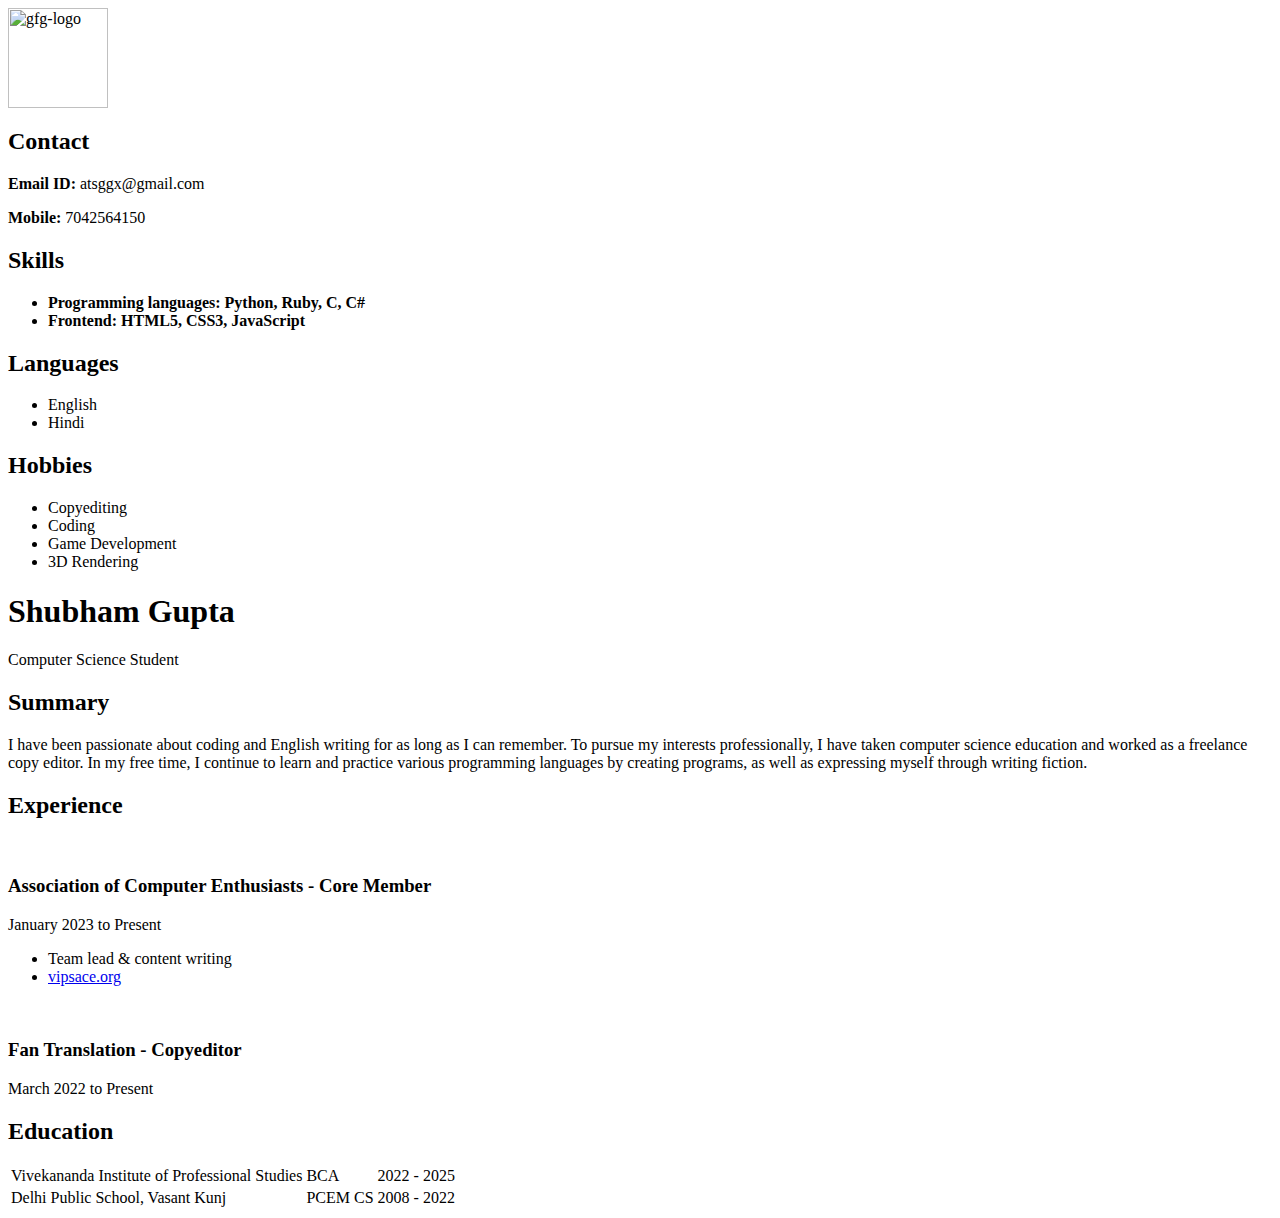
==== index.html @ ef995287 "Update index.html" ====
<html>

<head>
	<meta charset="UTF-8">
	<meta http-equiv="X-UA-Compatible"
		content="IE=edge">
	<meta name="viewport"
		content="width=device-width, 
				initial-scale=1.0">
	<link rel="stylesheet"
		href="resume.css">
</head>

<body>
	<div class="full">
		<div class="left">
			<div class="image">
				<img src=
"https://cdn.discordapp.com/attachments/499262807846420480/1233966516169478144/tsrDLYj.jpg?ex=662f045f&is=662db2df&hm=3934a1d0f2c76feeaf224e3b718fc935ca58c4844fe34c0086e395c61ff2b495&"
					alt="gfg-logo"
					style="width:100px;
							height:100px;">
			</div>
			<div class="Contact">
				<h2>Contact</h2>
				<p>
					<b>Email ID: </b>atsggx@gmail.com
				</p>
				<p>
					<b>Mobile: </b>7042564150
				</p>
			</div>
			<div class="Skills">
				<h2>Skills</h2>
				<ul>
					<li>
						<b>Programming languages:
							Python, Ruby, C, C#</b>
					</li>
					<li>
						<b>Frontend: HTML5, CSS3,
							JavaScript</b>
					</li>
				</ul>
			</div>
			<div class="Language">
				<h2>Languages</h2>
				<ul>
					<li>English</li>
					<li>Hindi</li>
				</ul>
			</div>
			<div class="Hobbies">
				<h2>Hobbies</h2>
				<ul>
					<li>Copyediting</li>
					<li>Coding</li>
					<li>Game Development</li>
					<li>3D Rendering</li>
				</ul>
			</div>
		</div>
		<div class="right">
			<div class="name">
				<h1>Shubham Gupta</h1>
			</div>
			<div class="title">
				<p>Computer Science Student</p>
			</div>
			<div class="Summary">
				<h2>Summary</h2>
				<p>
					I have been passionate about coding and English writing for as long as I can remember. To pursue my interests professionally, I have taken computer science education and worked as a freelance copy editor. In my free time, I continue to learn and practice various programming languages by creating programs, as well as expressing myself through writing fiction.
				</p>
			</div>
			<div class="Experience">
				<h2>Experience</h2>
				<br>
				<h3>Association of Computer Enthusiasts - Core Member</h3>
				<p>January 2023 to Present</p>
				<ul>
					<li>
						Team lead & content writing
					</li>
					<li>
						<a href="https://vipsace.org/" target=”_blank”>vipsace.org</a>
					</li>
				</ul>
				<br>
				<h3>Fan Translation - Copyeditor</h3>
				<p>March 2022 to Present</p>
			</div>
			<div class="Education">
				<h2>Education</h2>
				<table>
					<tr>
						<td>Vivekananda Institute of Professional Studies</td>
						<td>BCA</td>
						<td>2022 - 2025</td>
					</tr>
					<tr>
						<td>Delhi Public School, Vasant Kunj</td>
						<td>PCEM CS</td>
						<td>2008 - 2022</td>
					</tr>
				</table>
			</div>
		</div>
	</div>
</body>

</html>
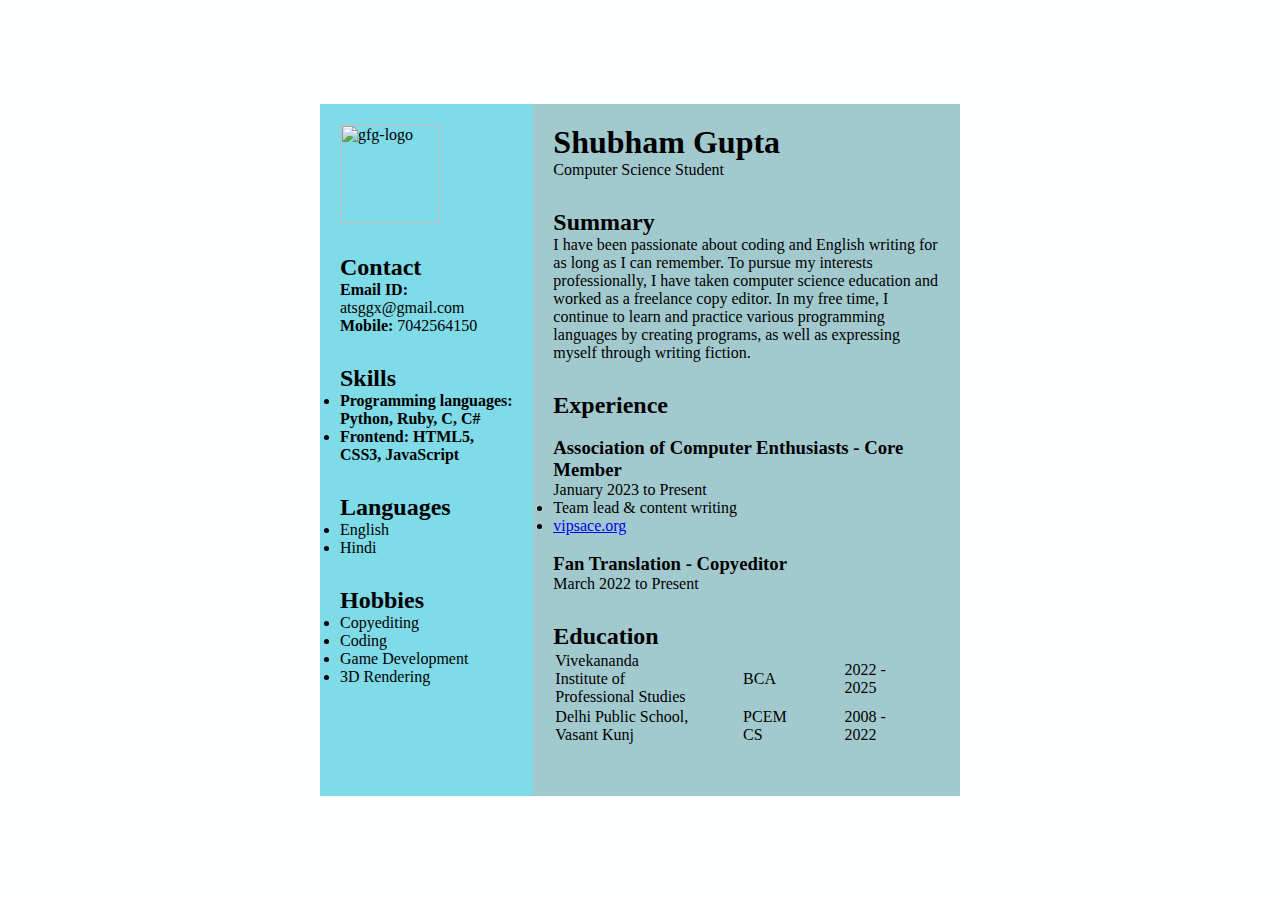
==== commit 44129545: "Update index.html" ====
--- a/index.html
+++ b/index.html
@@ -8,7 +8,7 @@
 		content="width=device-width, 
 				initial-scale=1.0">
 	<link rel="stylesheet"
-		href="resume.css">
+		href="CV.css">
 </head>
 
 <body>
--- a/CV.css
+++ b/CV.css
@@ -0,0 +1,42 @@
+* {
+	margin: 0;
+	padding: 0;
+	box-sizing: border-box;
+}
+body {
+	background-color: rgb(253, 254, 255);
+	display: flex;
+	justify-content: center;
+	align-items: center;
+}
+.full {
+	width: 50%;
+	max-width: 1000px;
+	min-height: 100px;
+	background-color: rgb(245, 239, 231);
+	margin: 0px;
+	display: grid;
+	grid-template-columns: 2fr 4fr;
+}
+.left {
+	position: initial;
+	background-color: rgb(126, 219, 231);
+	padding: 20px;
+
+}
+.right {
+	position: initial;
+	background-color: rgb(162, 202, 206);
+	padding: 20px;
+
+}
+.image, .Contact, .Skills, .Language, .Hobbies, .title, 
+.Summary, .Experience, .Education, .project {
+	margin-bottom: 30px;
+}
+.h2 {
+	background-color: rgb(4, 96, 150);
+}
+td {
+  padding-right: 50px;
+}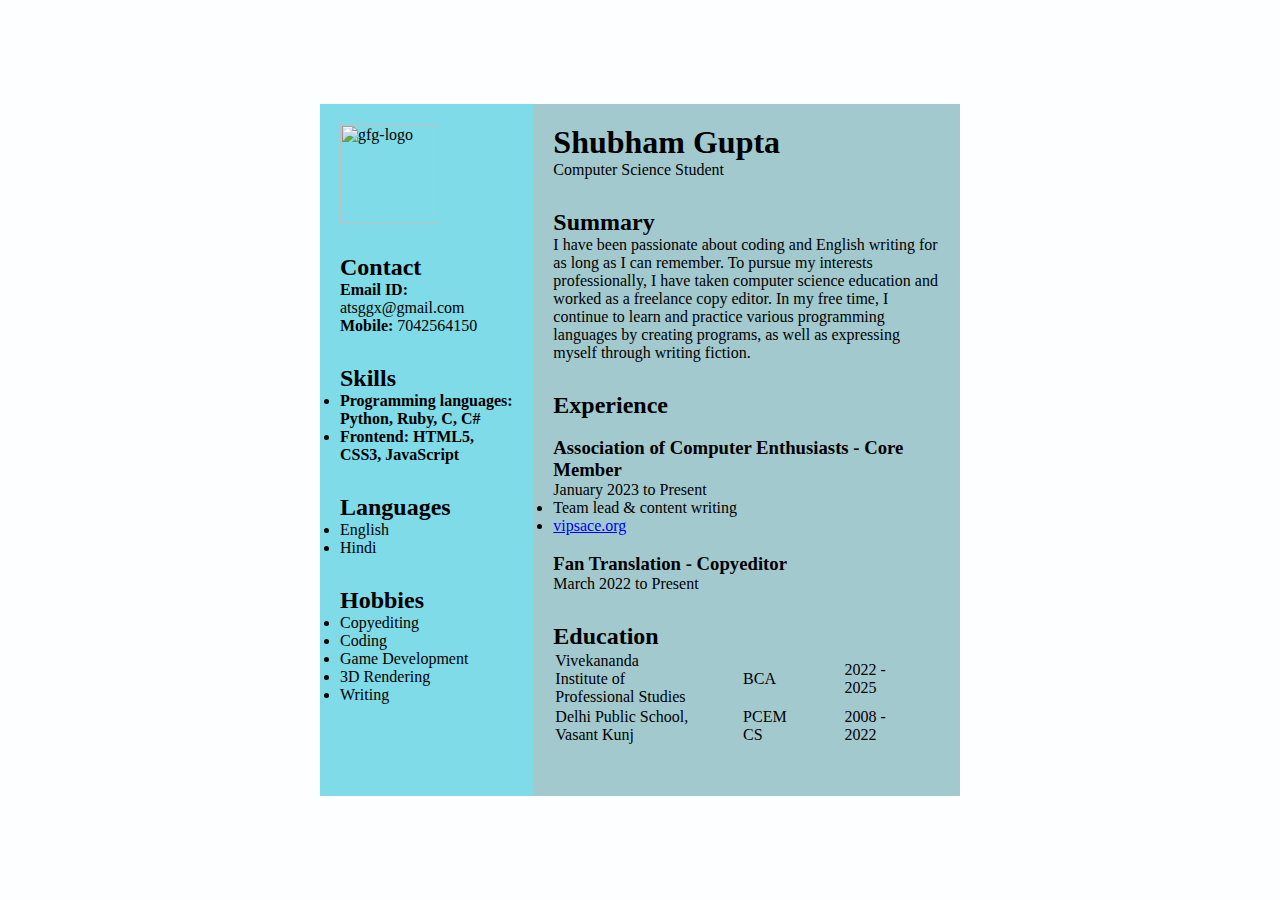
==== commit 2bf9049f: "Update index.html" ====
--- a/index.html
+++ b/index.html
@@ -57,6 +57,7 @@
 					<li>Coding</li>
 					<li>Game Development</li>
 					<li>3D Rendering</li>
+					<li>Writing</li>
 				</ul>
 			</div>
 		</div>
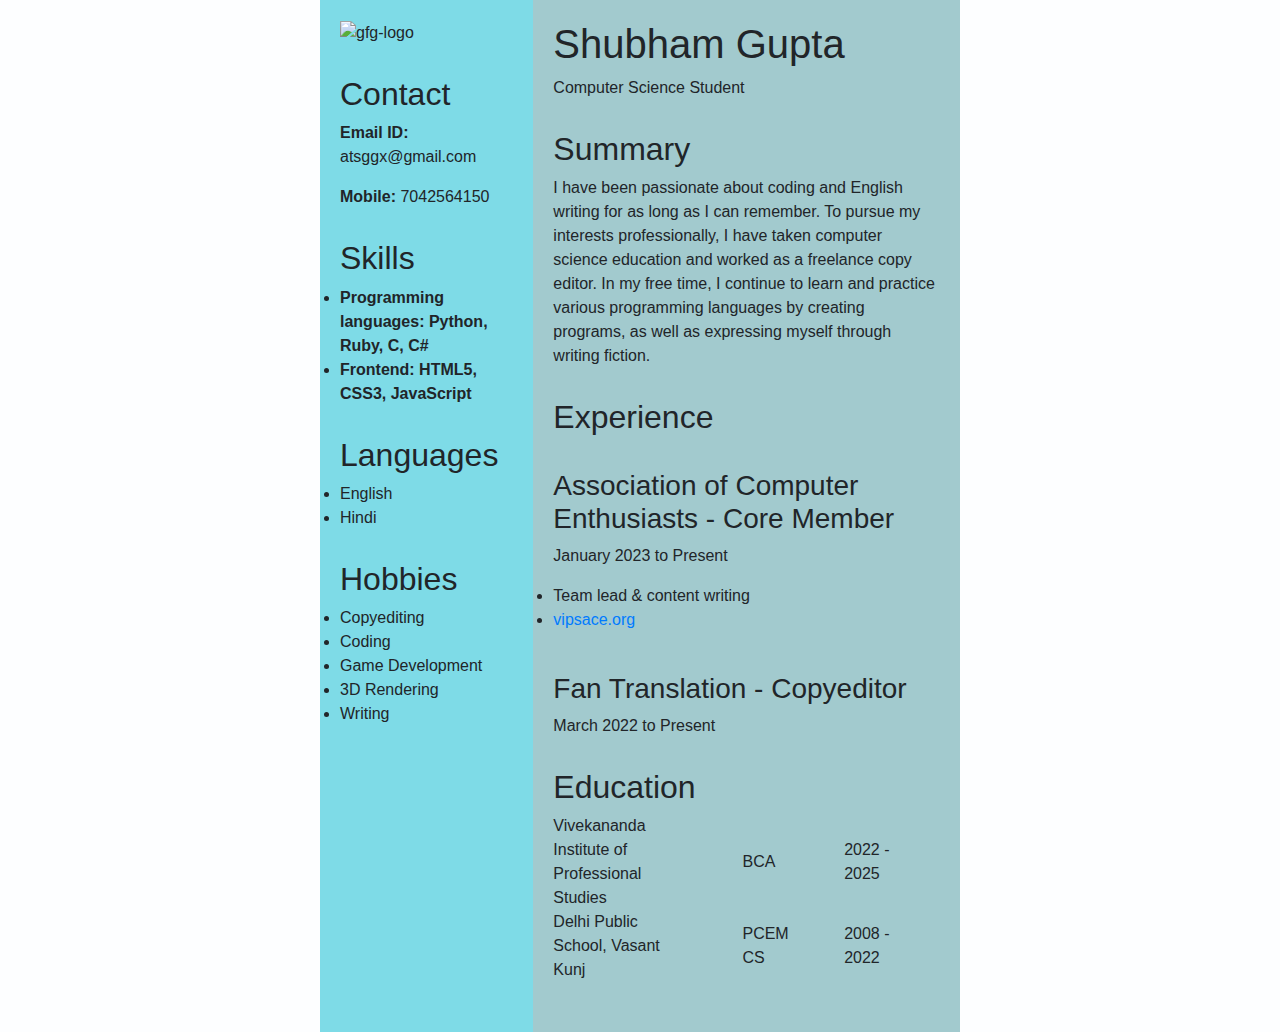
==== commit 3cda62f6: "Update index.html" ====
--- a/index.html
+++ b/index.html
@@ -1,14 +1,11 @@
-<html>
+<!DOCTYPE html>
+<html lang="en">
 
 <head>
-	<meta charset="UTF-8">
-	<meta http-equiv="X-UA-Compatible"
-		content="IE=edge">
-	<meta name="viewport"
-		content="width=device-width, 
-				initial-scale=1.0">
-	<link rel="stylesheet"
-		href="CV.css">
+	<meta charset="utf-8">
+	<meta name="viewport" content="width=device-width, initial-scale=1, shrink-to-fit=no">
+	<link rel="stylesheet" href="https://cdn.jsdelivr.net/npm/bootstrap@4.3.1/dist/css/bootstrap.min.css" integrity="sha384-ggOyR0iXCbMQv3Xipma34MD+dH/1fQ784/j6cY/iJTQUOhcWr7x9JvoRxT2MZw1T" crossorigin="anonymous">
+	<link rel="stylesheet" href="CV.css">
 </head>
 
 <body>
@@ -108,6 +105,9 @@
 			</div>
 		</div>
 	</div>
+	<script src="https://code.jquery.com/jquery-3.3.1.slim.min.js" integrity="sha384-q8i/X+965DzO0rT7abK41JStQIAqVgRVzpbzo5smXKp4YfRvH+8abtTE1Pi6jizo" crossorigin="anonymous"></script>
+        <script src="https://cdn.jsdelivr.net/npm/popper.js@1.14.7/dist/umd/popper.min.js" integrity="sha384-UO2eT0CpHqdSJQ6hJty5KVphtPhzWj9WO1clHTMGa3JDZwrnQq4sF86dIHNDz0W1" crossorigin="anonymous"></script>
+        <script src="https://cdn.jsdelivr.net/npm/bootstrap@4.3.1/dist/js/bootstrap.min.js" integrity="sha384-JjSmVgyd0p3pXB1rRibZUAYoIIy6OrQ6VrjIEaFf/nJGzIxFDsf4x0xIM+B07jRM" crossorigin="anonymous"></script>
 </body>
 
 </html>
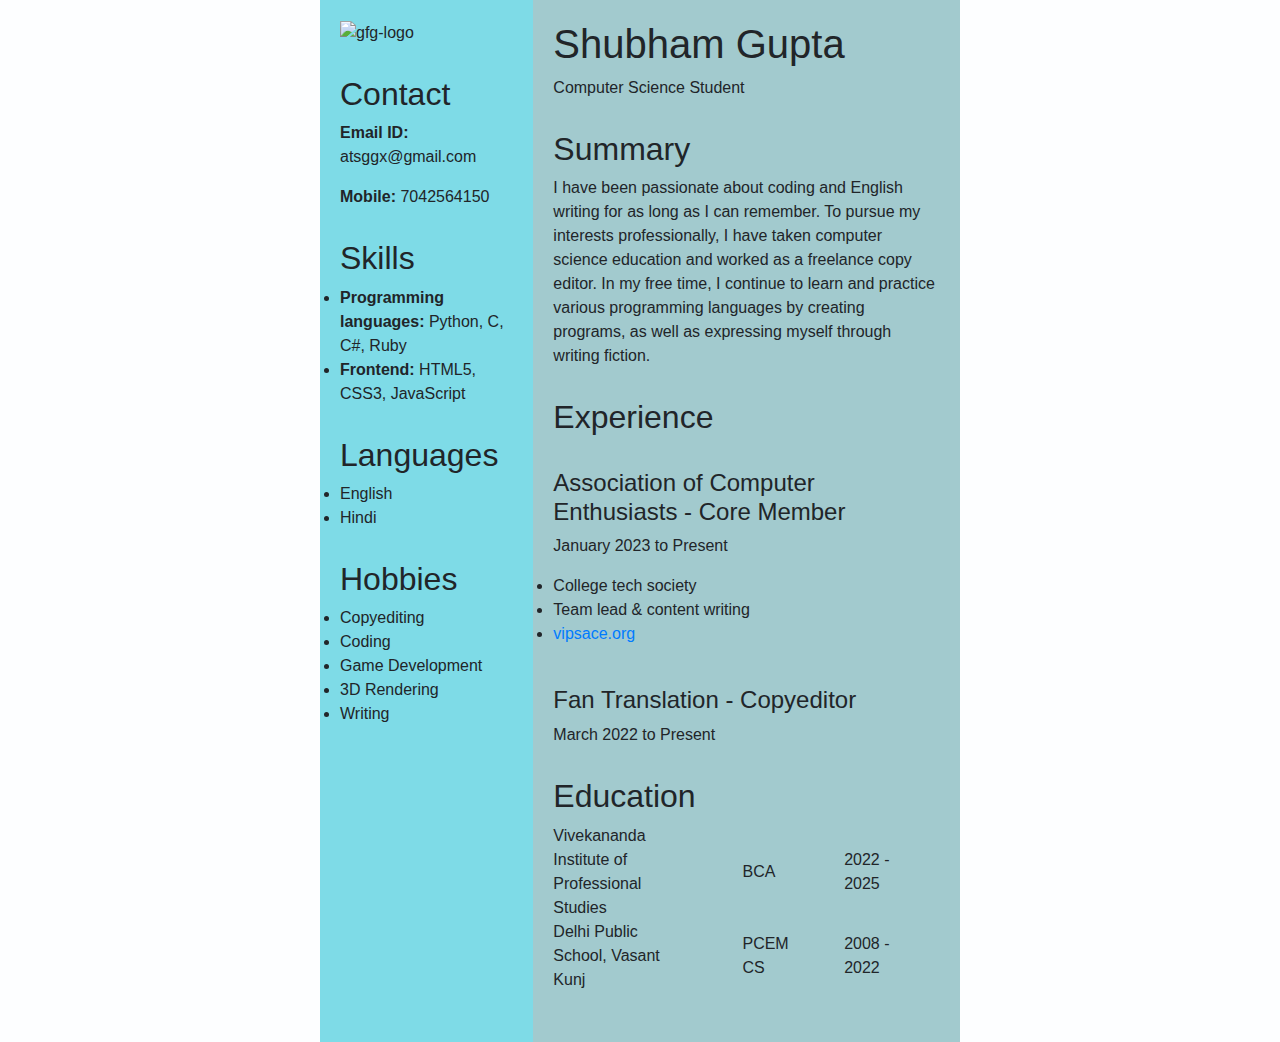
==== commit 44483744: "Update index.html" ====
--- a/index.html
+++ b/index.html
@@ -31,12 +31,11 @@
 				<h2>Skills</h2>
 				<ul>
 					<li>
-						<b>Programming languages:
-							Python, Ruby, C, C#</b>
+						<b>Programming languages:</b>
+							Python, C, C#, Ruby
 					</li>
 					<li>
-						<b>Frontend: HTML5, CSS3,
-							JavaScript</b>
+						<b>Frontend: </b>HTML5, CSS3, JavaScript
 					</li>
 				</ul>
 			</div>
@@ -74,9 +73,12 @@
 			<div class="Experience">
 				<h2>Experience</h2>
 				<br>
-				<h3>Association of Computer Enthusiasts - Core Member</h3>
+				<h4>Association of Computer Enthusiasts - Core Member</h4>
 				<p>January 2023 to Present</p>
 				<ul>
+					<li>
+						College tech society
+					</li>
 					<li>
 						Team lead & content writing
 					</li>
@@ -85,7 +87,7 @@
 					</li>
 				</ul>
 				<br>
-				<h3>Fan Translation - Copyeditor</h3>
+				<h4>Fan Translation - Copyeditor</h4>
 				<p>March 2022 to Present</p>
 			</div>
 			<div class="Education">
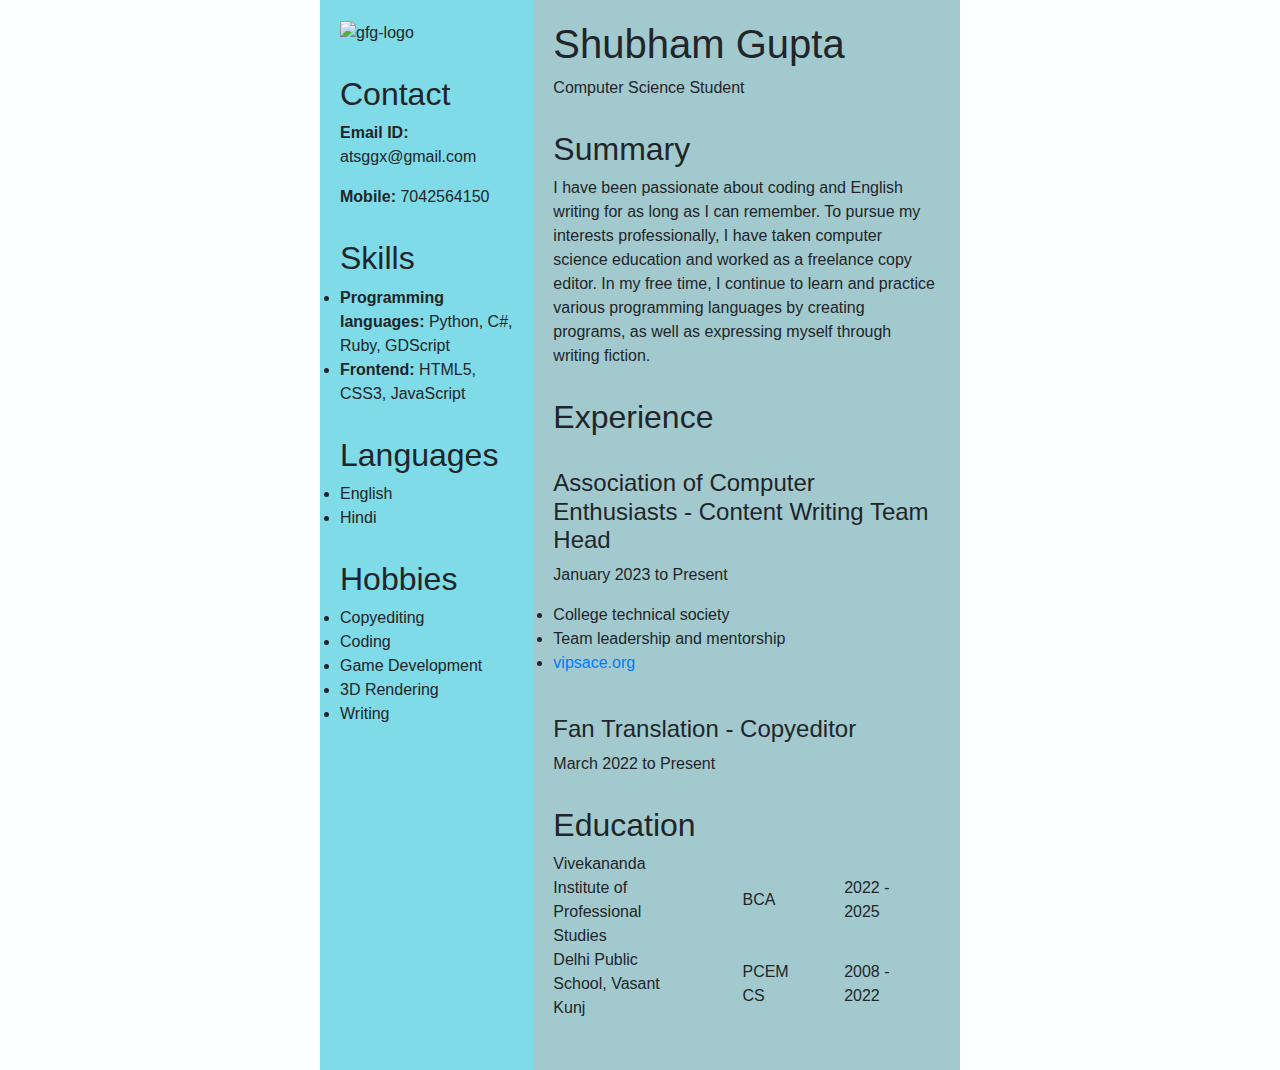
==== commit 525a18e6: "Update index.html" ====
--- a/index.html
+++ b/index.html
@@ -13,7 +13,7 @@
 		<div class="left">
 			<div class="image">
 				<img src=
-"https://cdn.discordapp.com/attachments/499262807846420480/1233966516169478144/tsrDLYj.jpg?ex=662f045f&is=662db2df&hm=3934a1d0f2c76feeaf224e3b718fc935ca58c4844fe34c0086e395c61ff2b495&"
+"https://cdn.discordapp.com/attachments/675780192865615882/1296028747287367681/IkKFv1V.jpg?ex=6710cc54&is=670f7ad4&hm=fd9d1d175a4aed3f31cf4cffd0907714672216dff7e040958380abb29066dc83&"
 					alt="gfg-logo"
 					style="width:100px;
 							height:100px;">
@@ -32,7 +32,7 @@
 				<ul>
 					<li>
 						<b>Programming languages:</b>
-							Python, C, C#, Ruby
+							Python, C#, Ruby, GDScript
 					</li>
 					<li>
 						<b>Frontend: </b>HTML5, CSS3, JavaScript
@@ -73,14 +73,14 @@
 			<div class="Experience">
 				<h2>Experience</h2>
 				<br>
-				<h4>Association of Computer Enthusiasts - Core Member</h4>
+				<h4>Association of Computer Enthusiasts - Content Writing Team Head</h4>
 				<p>January 2023 to Present</p>
 				<ul>
 					<li>
-						College tech society
+						College technical society
 					</li>
 					<li>
-						Team lead & content writing
+						Team leadership and mentorship
 					</li>
 					<li>
 						<a href="https://vipsace.org/" target=”_blank”>vipsace.org</a>
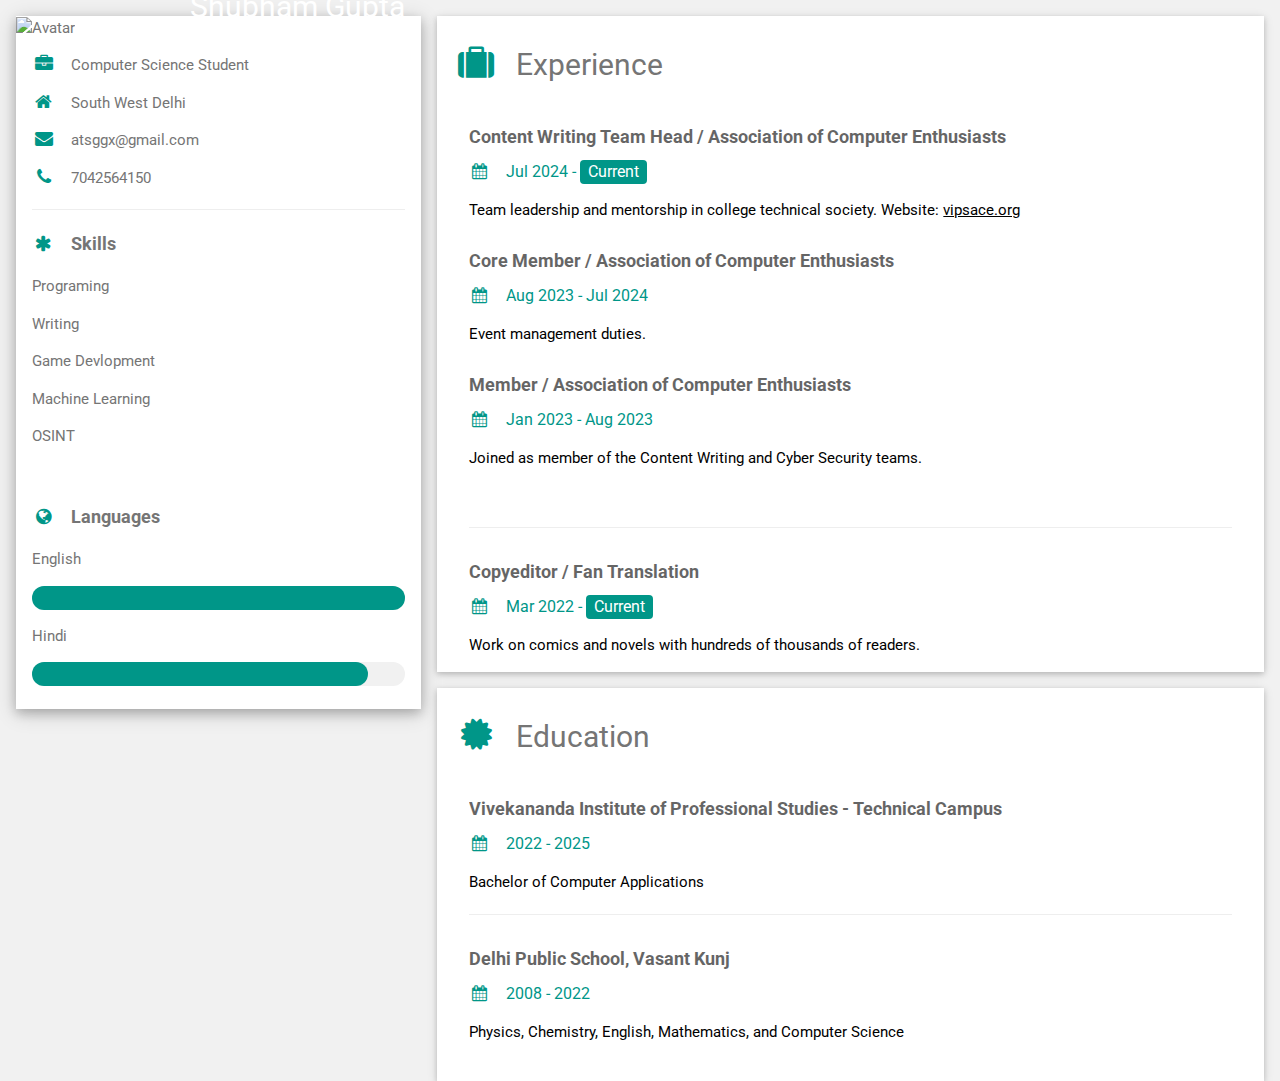
==== commit 7cd521c5: "Update index.html" ====
--- a/index.html
+++ b/index.html
@@ -1,115 +1,116 @@
 <!DOCTYPE html>
-<html lang="en">
+<html>
+<title>W3.CSS Template</title>
+<meta charset="UTF-8">
+<meta name="viewport" content="width=device-width, initial-scale=1">
+<link rel="stylesheet" href="https://www.w3schools.com/w3css/4/w3.css">
+<link rel='stylesheet' href='https://fonts.googleapis.com/css?family=Roboto'>
+<link rel="stylesheet" href="https://cdnjs.cloudflare.com/ajax/libs/font-awesome/4.7.0/css/font-awesome.min.css">
+<style>
+html,body,h1,h2,h3,h4,h5,h6 {font-family: "Roboto", sans-serif}
+</style>
+<body class="w3-light-grey">
 
-<head>
-	<meta charset="utf-8">
-	<meta name="viewport" content="width=device-width, initial-scale=1, shrink-to-fit=no">
-	<link rel="stylesheet" href="https://cdn.jsdelivr.net/npm/bootstrap@4.3.1/dist/css/bootstrap.min.css" integrity="sha384-ggOyR0iXCbMQv3Xipma34MD+dH/1fQ784/j6cY/iJTQUOhcWr7x9JvoRxT2MZw1T" crossorigin="anonymous">
-	<link rel="stylesheet" href="CV.css">
-</head>
+<!-- Page Container -->
+<div class="w3-content w3-margin-top" style="max-width:1400px;">
 
-<body>
-	<div class="full">
-		<div class="left">
-			<div class="image">
-				<img src=
-"https://cdn.discordapp.com/attachments/675780192865615882/1296028747287367681/IkKFv1V.jpg?ex=6710cc54&is=670f7ad4&hm=fd9d1d175a4aed3f31cf4cffd0907714672216dff7e040958380abb29066dc83&"
-					alt="gfg-logo"
-					style="width:100px;
-							height:100px;">
-			</div>
-			<div class="Contact">
-				<h2>Contact</h2>
-				<p>
-					<b>Email ID: </b>atsggx@gmail.com
-				</p>
-				<p>
-					<b>Mobile: </b>7042564150
-				</p>
-			</div>
-			<div class="Skills">
-				<h2>Skills</h2>
-				<ul>
-					<li>
-						<b>Programming languages:</b>
-							Python, C#, Ruby, GDScript
-					</li>
-					<li>
-						<b>Frontend: </b>HTML5, CSS3, JavaScript
-					</li>
-				</ul>
-			</div>
-			<div class="Language">
-				<h2>Languages</h2>
-				<ul>
-					<li>English</li>
-					<li>Hindi</li>
-				</ul>
-			</div>
-			<div class="Hobbies">
-				<h2>Hobbies</h2>
-				<ul>
-					<li>Copyediting</li>
-					<li>Coding</li>
-					<li>Game Development</li>
-					<li>3D Rendering</li>
-					<li>Writing</li>
-				</ul>
-			</div>
-		</div>
-		<div class="right">
-			<div class="name">
-				<h1>Shubham Gupta</h1>
-			</div>
-			<div class="title">
-				<p>Computer Science Student</p>
-			</div>
-			<div class="Summary">
-				<h2>Summary</h2>
-				<p>
-					I have been passionate about coding and English writing for as long as I can remember. To pursue my interests professionally, I have taken computer science education and worked as a freelance copy editor. In my free time, I continue to learn and practice various programming languages by creating programs, as well as expressing myself through writing fiction.
-				</p>
-			</div>
-			<div class="Experience">
-				<h2>Experience</h2>
-				<br>
-				<h4>Association of Computer Enthusiasts - Content Writing Team Head</h4>
-				<p>January 2023 to Present</p>
-				<ul>
-					<li>
-						College technical society
-					</li>
-					<li>
-						Team leadership and mentorship
-					</li>
-					<li>
-						<a href="https://vipsace.org/" target=”_blank”>vipsace.org</a>
-					</li>
-				</ul>
-				<br>
-				<h4>Fan Translation - Copyeditor</h4>
-				<p>March 2022 to Present</p>
-			</div>
-			<div class="Education">
-				<h2>Education</h2>
-				<table>
-					<tr>
-						<td>Vivekananda Institute of Professional Studies</td>
-						<td>BCA</td>
-						<td>2022 - 2025</td>
-					</tr>
-					<tr>
-						<td>Delhi Public School, Vasant Kunj</td>
-						<td>PCEM CS</td>
-						<td>2008 - 2022</td>
-					</tr>
-				</table>
-			</div>
-		</div>
-	</div>
-	<script src="https://code.jquery.com/jquery-3.3.1.slim.min.js" integrity="sha384-q8i/X+965DzO0rT7abK41JStQIAqVgRVzpbzo5smXKp4YfRvH+8abtTE1Pi6jizo" crossorigin="anonymous"></script>
-        <script src="https://cdn.jsdelivr.net/npm/popper.js@1.14.7/dist/umd/popper.min.js" integrity="sha384-UO2eT0CpHqdSJQ6hJty5KVphtPhzWj9WO1clHTMGa3JDZwrnQq4sF86dIHNDz0W1" crossorigin="anonymous"></script>
-        <script src="https://cdn.jsdelivr.net/npm/bootstrap@4.3.1/dist/js/bootstrap.min.js" integrity="sha384-JjSmVgyd0p3pXB1rRibZUAYoIIy6OrQ6VrjIEaFf/nJGzIxFDsf4x0xIM+B07jRM" crossorigin="anonymous"></script>
+  <!-- The Grid -->
+  <div class="w3-row-padding">
+  
+    <!-- Left Column -->
+    <div class="w3-third">
+    
+      <div class="w3-white w3-text-grey w3-card-4">
+        <div class="w3-display-container">
+          <img src="https://cdn.discordapp.com/attachments/675780192865615882/1296028747287367681/IkKFv1V.jpg?ex=67117514&is=67102394&hm=00ba91a492a355c8874fb98debb86605c22e00fc481e05a4204a8d76fa722578&" style="width:100%" alt="Avatar">
+          <div class="w3-display-bottomright w3-container w3-text-white">
+            <h2>Shubham Gupta</h2>
+          </div>
+        </div>
+        <div class="w3-container">
+          <p><i class="fa fa-briefcase fa-fw w3-margin-right w3-large w3-text-teal"></i>Computer Science Student</p>
+          <p><i class="fa fa-home fa-fw w3-margin-right w3-large w3-text-teal"></i>South West Delhi</p>
+          <p><i class="fa fa-envelope fa-fw w3-margin-right w3-large w3-text-teal"></i>atsggx@gmail.com</p>
+          <p><i class="fa fa-phone fa-fw w3-margin-right w3-large w3-text-teal"></i>7042564150</p>
+          <hr>
+
+          <p class="w3-large"><b><i class="fa fa-asterisk fa-fw w3-margin-right w3-text-teal"></i>Skills</b></p>
+          <p>Programing</p>
+          <p>Writing</p>
+          <div class="w3-light-grey w3-round-xlarge w3-small">
+          </div>
+          <p>Game Devlopment</p>
+          <p>Machine Learning</p>
+		  <p>OSINT</p>
+          <br>
+
+          <p class="w3-large w3-text-theme"><b><i class="fa fa-globe fa-fw w3-margin-right w3-text-teal"></i>Languages</b></p>
+          <p>English</p>
+          <div class="w3-light-grey w3-round-xlarge">
+            <div class="w3-round-xlarge w3-teal" style="height:24px;width:100%"></div>
+          </div>
+          <p>Hindi</p>
+          <div class="w3-light-grey w3-round-xlarge">
+            <div class="w3-round-xlarge w3-teal" style="height:24px;width:90%"></div>
+          </div>
+          <br>
+        </div>
+      </div><br>
+
+    <!-- End Left Column -->
+    </div>
+
+    <!-- Right Column -->
+    <div class="w3-twothird">
+    
+      <div class="w3-container w3-card w3-white w3-margin-bottom">
+        <h2 class="w3-text-grey w3-padding-16"><i class="fa fa-suitcase fa-fw w3-margin-right w3-xxlarge w3-text-teal"></i>Experience</h2>
+        <div class="w3-container">
+          <h5 class="w3-opacity"><b>Content Writing Team Head / Association of Computer Enthusiasts</b></h5>
+          <h6 class="w3-text-teal"><i class="fa fa-calendar fa-fw w3-margin-right"></i>Jul 2024 - <span class="w3-tag w3-teal w3-round">Current</span></h6>
+          <p>Team leadership and mentorship in college technical society. Website: <a href="https://vipsace.org/" target="_blank">vipsace.org</a></p>
+        </div>
+        <div class="w3-container">
+          <h5 class="w3-opacity"><b>Core Member / Association of Computer Enthusiasts</b></h5>
+          <h6 class="w3-text-teal"><i class="fa fa-calendar fa-fw w3-margin-right"></i>Aug 2023 - Jul 2024</h6>
+          <p>Event management duties.</p>
+        </div>
+        <div class="w3-container">
+          <h5 class="w3-opacity"><b>Member / Association of Computer Enthusiasts</b></h5>
+          <h6 class="w3-text-teal"><i class="fa fa-calendar fa-fw w3-margin-right"></i>Jan 2023 - Aug 2023</h6>
+          <p>Joined as member of the Content Writing and Cyber Security teams.</p><br>
+		  <hr>
+        </div>
+		<div class="w3-container">
+          <h5 class="w3-opacity"><b>Copyeditor / Fan Translation</b></h5>
+          <h6 class="w3-text-teal"><i class="fa fa-calendar fa-fw w3-margin-right"></i>Mar 2022 - <span class="w3-tag w3-teal w3-round">Current</span></h6>
+          <p>Work on comics and novels with hundreds of thousands of readers.</p>
+        </div>
+      </div>
+
+      <div class="w3-container w3-card w3-white">
+        <h2 class="w3-text-grey w3-padding-16"><i class="fa fa-certificate fa-fw w3-margin-right w3-xxlarge w3-text-teal"></i>Education</h2>
+        <div class="w3-container">
+          <h5 class="w3-opacity"><b>Vivekananda Institute of Professional Studies - Technical Campus</b></h5>
+          <h6 class="w3-text-teal"><i class="fa fa-calendar fa-fw w3-margin-right"></i>2022 - 2025</h6>
+          <p>Bachelor of Computer Applications</p>
+          <hr>
+        </div>
+        <div class="w3-container">
+          <h5 class="w3-opacity"><b>Delhi Public School, Vasant Kunj</b></h5>
+          <h6 class="w3-text-teal"><i class="fa fa-calendar fa-fw w3-margin-right"></i>2008 - 2022</h6>
+          <p>Physics, Chemistry, English, Mathematics, and Computer Science</p><br>
+        </div>
+      </div>
+
+    <!-- End Right Column -->
+    </div>
+    
+  <!-- End Grid -->
+  </div>
+  
+  <!-- End Page Container -->
+</div>
+
 </body>
-
 </html>
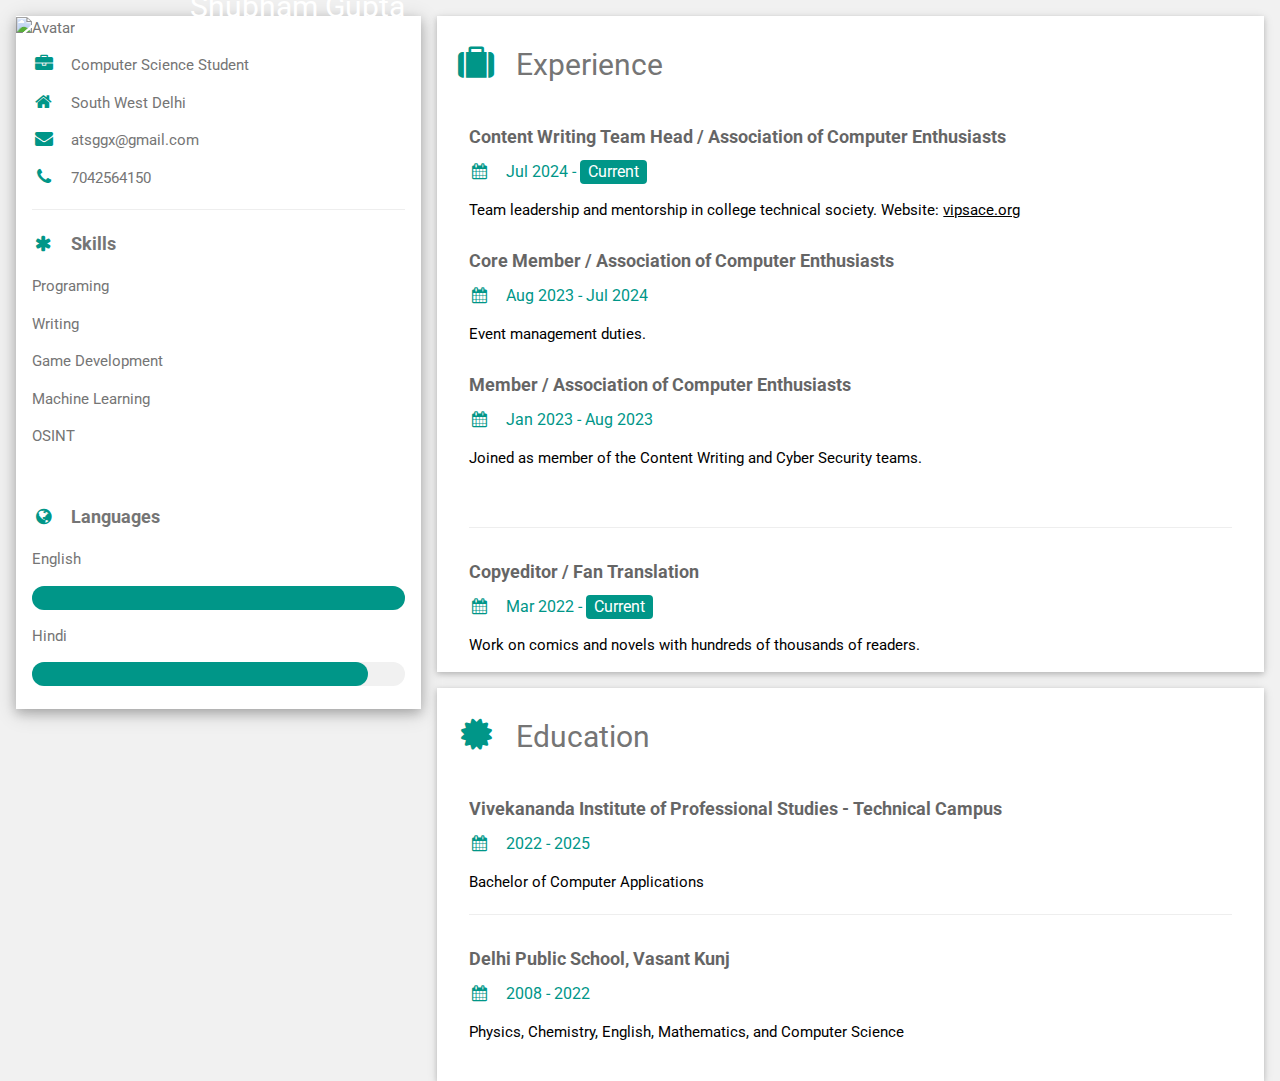
==== commit 98dabb66: "Update index.html" ====
--- a/index.html
+++ b/index.html
@@ -22,7 +22,7 @@
     
       <div class="w3-white w3-text-grey w3-card-4">
         <div class="w3-display-container">
-          <img src="https://cdn.discordapp.com/attachments/675780192865615882/1296028747287367681/IkKFv1V.jpg?ex=67117514&is=67102394&hm=00ba91a492a355c8874fb98debb86605c22e00fc481e05a4204a8d76fa722578&" style="width:100%" alt="Avatar">
+          <img src="Avatar.jpg" style="width:100%" alt="Avatar">
           <div class="w3-display-bottomright w3-container w3-text-white">
             <h2>Shubham Gupta</h2>
           </div>
@@ -39,7 +39,7 @@
           <p>Writing</p>
           <div class="w3-light-grey w3-round-xlarge w3-small">
           </div>
-          <p>Game Devlopment</p>
+          <p>Game Development</p>
           <p>Machine Learning</p>
 		  <p>OSINT</p>
           <br>
